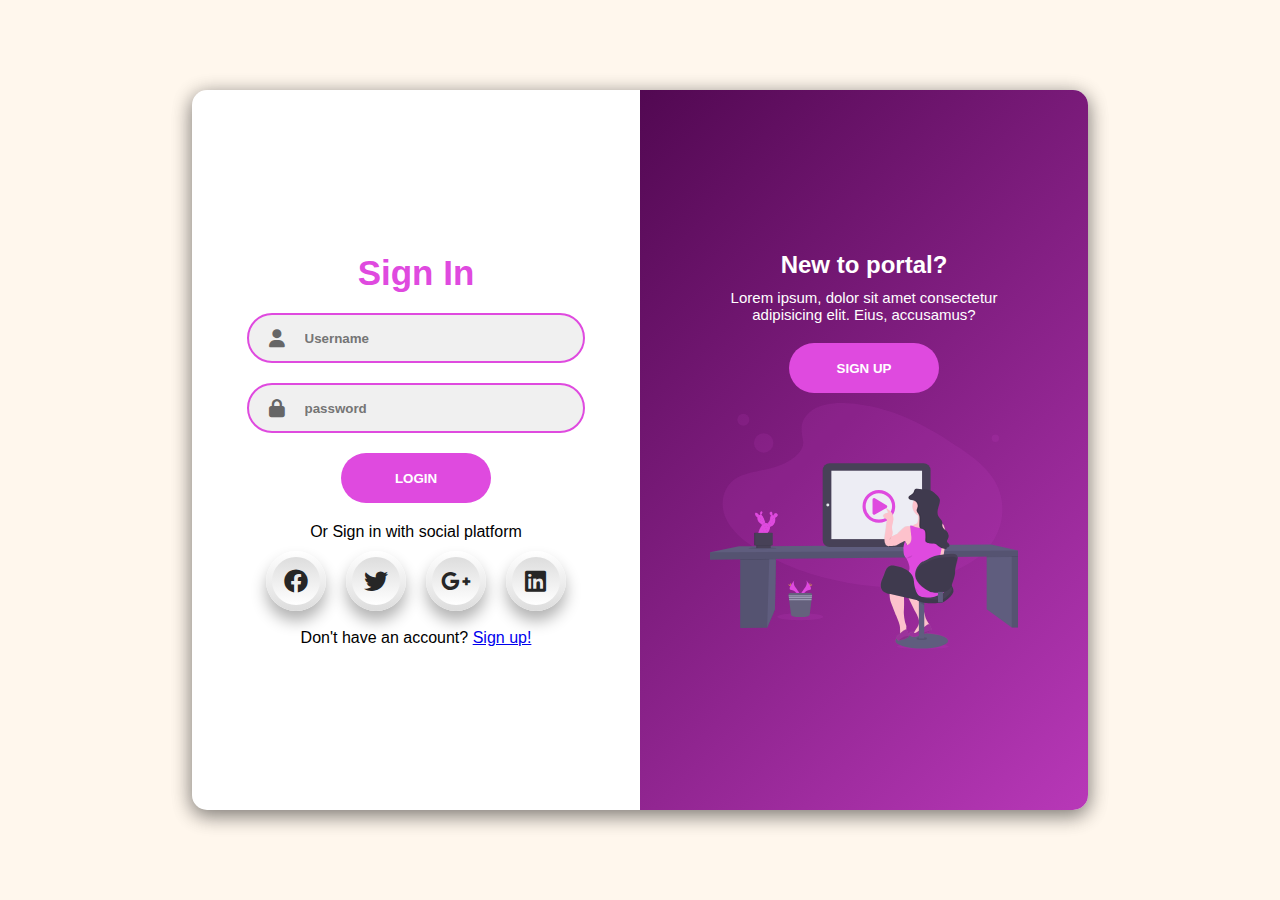
==== PYET (log-in)/Log-in.html @ 1b99e283 "Folderi i Log-in form" ====
<!DOCTYPE html>
<html lang="en">
  <head>
    <meta charset="UTF-8" />
    <meta http-equiv="X-UA-Compatible" content="IE=edge" />
    <meta name="viewport" content="width=device-width, initial-scale=1.0" />
    <link
      rel="stylesheet"
      href="https://cdnjs.cloudflare.com/ajax/libs/font-awesome/6.0.0/css/all.css"
    />
    <link rel="stylesheet" href="Log-in.css" />
    <link href="fontawesome-icons/css/all.css" rel="stylesheet" />
    <!-- <link rel="stylesheet" href="styles.css" /> -->
    <title>Document</title>
  </head>
  <body>
    <div class="container">
      <div class="signin-signup">
        <form action="" class="sing-in-form">
          <h2 class="title">Sign In</h2>
          <div class="input-field">
            <i class="fas fa-user"></i>
            <input type="text" placeholder="Username" />
          </div>
          <div class="input-field">
            <i class="fas fa-lock"></i>
            <input type="password" placeholder="password" />
          </div>
          <input type="submit" value="Login" class="btn" />
          <p class="social-text">Or Sign in with social platform</p>
          <div class="social-media">
            <ul class="social-media">
              <li>
                <a href="#" class="social-icon">
                  <i class="fab fa-facebook" aria-hidden="true"></i>
                </a>
              </li>
              <li>
                <a href="#" class="social-icon">
                  <i class="fab fa-twitter" aria-hidden="true"></i>
                </a>
              </li>
              <li>
                <a href="#" class="social-icon">
                  <i class="fab fa-google-plus-g" aria-hidden="true"></i>
                </a>
              </li>
              <li>
                <a href="#" class="social-icon">
                  <i class="fab fa-linkedin" aria-hidden="true"></i>
                </a>
              </li>
              <!-- <li>
                <a href="#" class="social-icon">
                  <i class="fab fa-instagram" aria-hidden="true"></i>
                </a>
              </li> -->
            </ul>
          </div>
          <br />
          <p class="account-text">
            Don't have an account? <a href="#" id="sign-up-btn2">Sign up!</a>
          </p>
        </form>
        <form action="" class="sing-up-form">
          <h2 class="title">Sign Up</h2>
          <div class="input-field">
            <i class="fas fa-user"></i>
            <input type="text" placeholder="Username" />
          </div>
          <div class="input-field">
            <i class="fas fa-envelope"></i>
            <input type="text" placeholder="Email" />
          </div>
          <div class="input-field">
            <i class="fas fa-lock"></i>
            <input type="password" placeholder="password" />
          </div>
          <input type="submit" value="Sign up" class="btn" />
          <p class="social-text">Or Sign in with social platform</p>
          <div class="social-media">
            <ul class="social-media">
              <li>
                <a href="#" class="social-icon">
                  <i class="fab fa-facebook" aria-hidden="true"></i>
                </a>
              </li>
              <li>
                <a href="#" class="social-icon">
                  <i class="fab fa-twitter" aria-hidden="true"></i>
                </a>
              </li>
              <li>
                <a href="#" class="social-icon">
                  <i class="fab fa-google-plus-g" aria-hidden="true"></i>
                </a>
              </li>
              <li>
                <a href="#" class="social-icon">
                  <i class="fab fa-linkedin" aria-hidden="true"></i>
                </a>
              </li>
              <!-- <li>
                <a href="#" class="social-icon">
                  <i class="fab fa-instagram" aria-hidden="true"></i>
                </a>
              </li> -->
            </ul>
          </div>
          <br />
          <p class="account-text">
            Already have an account? <a href="#" id="sign-in-btn2">Sign in!</a>
          </p>
        </form>
      </div>
      <div class="panels-container">
        <div class="panel left-panel">
          <div class="content">
            <h3>Member of portal?</h3>
            <p>
              Lorem ipsum, dolor sit amet consectetur adipisicing elit. Eius,
              accusamus?
            </p>
            <button class="btn" id="sign-in-btn">Sign In</button>
          </div>
          <img src="./signin.svg" alt="" class="image" />
        </div>
        <div class="panel right-panel">
          <div class="content">
            <h3>New to portal?</h3>
            <p>
              Lorem ipsum, dolor sit amet consectetur adipisicing elit. Eius,
              accusamus?
            </p>
            <button class="btn" id="sign-up-btn">Sign Up</button>
          </div>
          <img src="./signup.svg" alt="" class="image" />
        </div>
      </div>
    </div>
    <script src="./Log-in.js"></script>
  </body>
</html>
---- PYET (log-in)/Log-in.css ----
* {
  margin: 0;
  padding: 0;
  box-sizing: border-box;
  font-family: "Poppins", sans-serif;
}

body {
  display: flex;
  align-items: center;
  justify-content: center;
  min-height: 100vh;
  background: #fff7ed;
}

.container {
  position: relative;
  width: 70vw;
  height: 80vh;
  background: #fff;
  border-radius: 15px;
  box-shadow: 0 4px 20px 0 rgba(0, 0, 0, 0.3), 0 6px 20px 0 rgba(0, 0, 0, 0.3);
  overflow: hidden;
}
.container::before {
  content: "";
  position: absolute;
  top: 0;
  left: -50%;
  width: 100%;
  height: 100%;
  background: linear-gradient(-45deg, #df4adf, #520852);
  z-index: 6;
  transform: translateX(100%);
  transition: 1s ease-in-out;
}

.signin-signup {
  position: absolute;
  top: 0;
  left: 0;
  width: 100%;
  height: 100%;
  display: flex;
  align-items: center;
  justify-content: space-around;
  z-index: 5;
}

form {
  display: flex;
  align-items: center;
  justify-content: center;
  flex-direction: column;
  width: 40%;
  min-width: 238px;
  padding: 0 10px;
}
.form.sing-in-form {
  opacity: 1;
  transition: 0.5s ease-in-out;
  transition-delay: 1s;
}
.form.sing-in-form {
  opacity: 0;
  transition: 0.5s ease-in-out;
  transition-delay: 1s;
}

.title {
  font-size: 35px;
  color: #df4adf;
  margin-bottom: 10px;
}

.input-field {
  width: 100%;
  height: 50px;
  background: #f0f0f0;
  margin: 10px 0;
  border: 2px solid #df4adf;
  border-radius: 50px;
  display: flex;
  align-items: center;
}
.input-field i {
  flex: 1;
  text-align: center;
  color: #666;
  font-size: 18px;
}
.input-field input {
  flex: 5;
  background: none;
  border: none;
  outline: none;
  width: 100%;
  font-weight: 600;
  color: #444;
}

.btn {
  width: 150px;
  height: 50px;
  border: none;
  border-radius: 50px;
  background: #df4adf;
  color: #fff;
  font-weight: 600;
  margin: 10px 0;
  text-transform: uppercase;
}
.btn:hover {
  background: #c03cc0;
}

.social-text {
  margin: 10px 0;
  font-size: 16px;
}

.social-media {
  display: flex;
  justify-content: center;
}

.social-icon {
  height: 60px;
  width: 60px;
  display: flex;
  align-items: center;
  justify-content: center;
  color: #444;
}

/* ul {
  position: absolute;
  display: flex;
  align-items: center;
  justify-content: center;
  top: 50%;
  left: 50%;
  transform: translate(-50%, -50%);
  margin: 0;
  padding: 0;
} */
ul li {
  list-style: none;
}
ul li a {
  position: relative;
  width: 60px;
  height: 60px;
  display: flex;
  text-align: center;
  margin: 0 10px;
  border-radius: 50%;
  padding: 6px;
  box-sizing: border-box;
  text-decoration: none;
  box-shadow: 0 10px 15px rgba(0, 0, 0, 0.3);
  background: linear-gradient(0deg, #ddd, #fff);
  transition: 0.5s;
}
ul li a:hover {
  box-shadow: 0 2px 5px rgba(0, 0, 0, 0.3);
  text-decoration: none;
}
ul li a .fab {
  width: 100%;
  height: 100%;
  display: block;
  background: linear-gradient(0deg, #fff, #ddd);
  border-radius: 50%;
  line-height: calc(60px - 12px);
  font-size: 24px;
  color: #262626;
  transition: 0.5s;
}
ul li:nth-child(1) a:hover .fab {
  color: #3b5998;
}
ul li:nth-child(2) a:hover .fab {
  color: #00aced;
}
ul li:nth-child(3) a:hover .fab {
  color: #dd4b39;
}
ul li:nth-child(4) a:hover .fab {
  color: #007bb6;
}
ul li:nth-child(5) a:hover .fab {
  color: #e4405f;
}

.panels-container {
  position: absolute;
  top: 0;
  left: 0;
  width: 100%;
  height: 100%;
  display: flex;
  align-items: center;
  justify-content: space-around;
}
.panel {
  display: flex;
  flex-direction: column;
  align-items: center;
  width: 100%;
  min-width: 238px;
  justify-content: space-around;
  padding: 0 70px;
  text-align: center;
  z-index: 6;
}

.left-panel {
  pointer-events: none;
}

.content {
  color: #fff;
  transition: 1.1s ease-in-out;
  transition-delay: 0.1s;
}

.panel h3 {
  font-size: 24px;
  font-weight: 600;
}
.panel p {
  font-size: 15px;
  padding: 10px 0;
}

.image {
  width: 100%;
  transition: 1.1s ease-in-out;
  transition-delay: 0.4s;
}

.left-panel .image,
.left-panel .content {
  transform: translateX(-200%);
}
.right-panel .image,
.right-panel .content {
  transform: translateX(0);
}

/* ANIMATION */
.container.sign-up-mode::before {
  transform: translateX(0);
}

.container.sign-up-mode .right-panel .image,
.container.sign-up-mode .right-panel .content {
  transform: translateX(200%);
}

.container.sign-up-mode .left-panel .image,
.container.sign-up-mode .left-panel .content {
  transform: translateX(0);
}

.container.sing-up-mode form.sing-in-form {
  opacity: 0;
}
.container.sing-up-mode form.sing-up-form {
  opacity: 0;
}

.container.sign-up-mode .left-panel {
  pointer-events: all;
}
.container.sign-up-mode .right-panel {
  pointer-events: none;
}

/* RESPONSIVE */
@media (max-width: 779px) {
  .container {
    width: 100vw;
    height: 100vh;
  }
}

@media (max-width: 635px) {
  .container::before {
    display: none;
  }
  form {
    width: 80%;
  }
  form.sing-up-form {
    display: none;
  }
  .container.sign-up-mode2 form.sing-up-form {
    display: flex;
    opacity: 1;
  }
  .container.sign-up-mode2 form.sing-in-form {
    display: none;
  }
  .panels-container {
    display: none;
  }
}

@media (max-width: 320px) {
  form {
    width: 90%;
  }
}
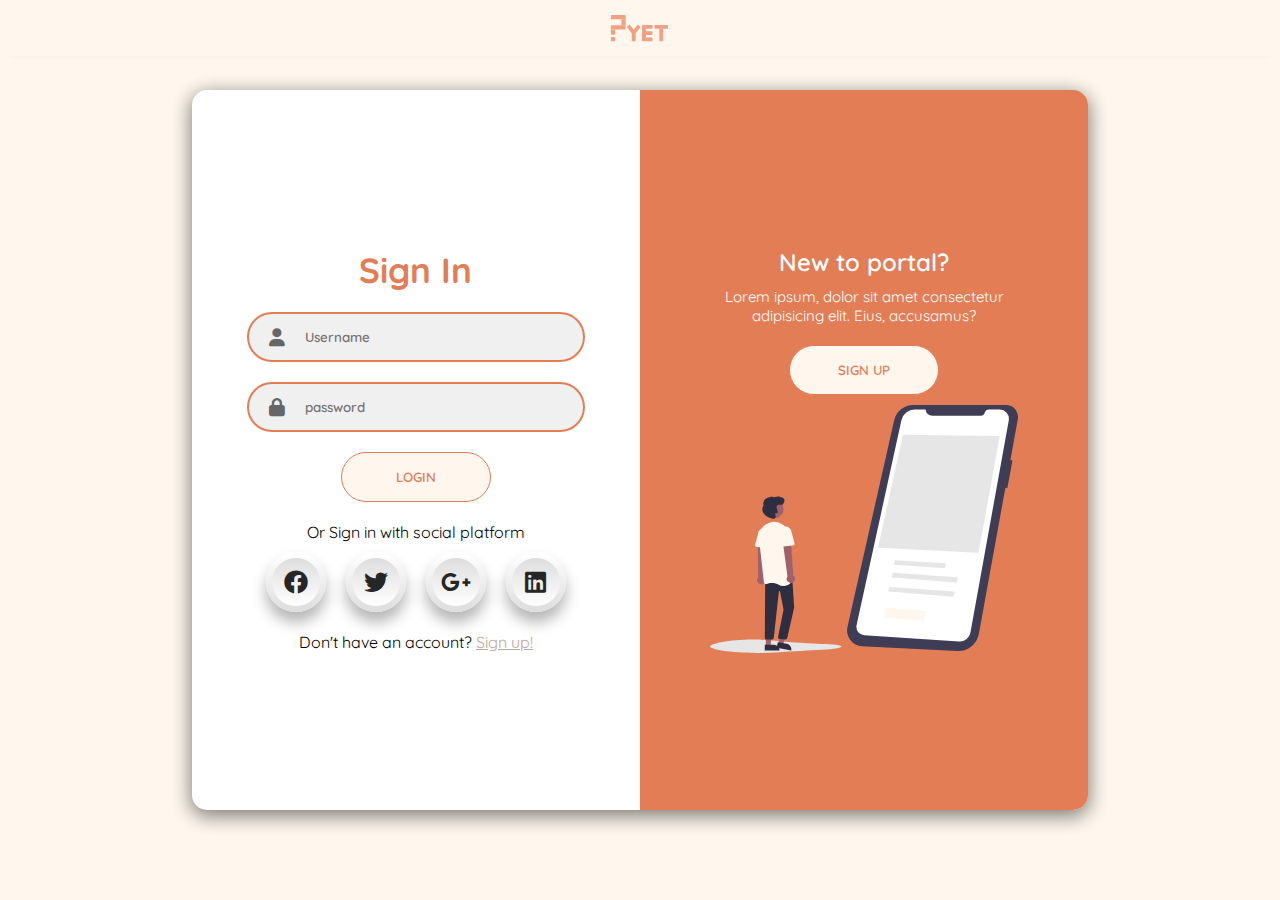
==== commit b8a9ad2b: "Update" ====
--- a/PYET (log-in)/Log-in.html
+++ b/PYET (log-in)/Log-in.html
@@ -14,6 +14,15 @@
     <title>Document</title>
   </head>
   <body>
+    <nav>
+      <div class="logo">
+        <a href="../faqja-pyetjeve-login.html">
+            <div class="logo-div">
+            
+            </div>
+        </a>
+      </div>
+    </nav>
     <div class="container">
       <div class="signin-signup">
         <form action="" class="sing-in-form">
@@ -59,7 +68,7 @@
           </div>
           <br />
           <p class="account-text">
-            Don't have an account? <a href="#" id="sign-up-btn2">Sign up!</a>
+            Don't have an account? <a href="#" id="sign-up-btn2" style="color: #BAA89B;">Sign up!</a>
           </p>
         </form>
         <form action="" class="sing-up-form">
--- a/PYET (log-in)/Log-in.css
+++ b/PYET (log-in)/Log-in.css
@@ -1,8 +1,11 @@
+@import url('https://fonts.googleapis.com/css2?family=Quicksand&family=Roboto:wght@300&display=swap');
+
+
 * {
   margin: 0;
   padding: 0;
   box-sizing: border-box;
-  font-family: "Poppins", sans-serif;
+  font-family: 'Quicksand', sans-serif;
 }
 
 body {
@@ -11,6 +14,29 @@
   justify-content: center;
   min-height: 100vh;
   background: #fff7ed;
+}
+
+nav{
+  position: absolute;
+  top: 0;
+  left: 0;
+  display: flex;
+  justify-content: center;
+  align-items: center;
+  padding: 8px 250px;
+  width: 100%;
+  width: 100%;
+  min-height: 6vh;
+  -webkit-box-shadow: 0px 9px 12px -6px #F1A183; 
+  box-shadow: 0px 5px 12px -12px #F1A183;
+}
+
+nav .logo .logo-div{
+  background-image: url(../img/Logo\ \(1\).svg);
+  background-repeat: no-repeat;
+  background-position: center;
+  min-width: 60px;
+  min-height: 40px;
 }
 
 .container {
@@ -29,7 +55,7 @@
   left: -50%;
   width: 100%;
   height: 100%;
-  background: linear-gradient(-45deg, #df4adf, #520852);
+  background-color:#e37d56;;
   z-index: 6;
   transform: translateX(100%);
   transition: 1s ease-in-out;
@@ -69,7 +95,7 @@
 
 .title {
   font-size: 35px;
-  color: #df4adf;
+  color: #e37d56;
   margin-bottom: 10px;
 }
 
@@ -78,7 +104,7 @@
   height: 50px;
   background: #f0f0f0;
   margin: 10px 0;
-  border: 2px solid #df4adf;
+  border: 2px solid #e37d56;
   border-radius: 50px;
   display: flex;
   align-items: center;
@@ -102,16 +128,18 @@
 .btn {
   width: 150px;
   height: 50px;
-  border: none;
+  border: 1px solid #e37d56;
   border-radius: 50px;
-  background: #df4adf;
-  color: #fff;
+  background: #FFF7ED;
+  color: #e37d56;
   font-weight: 600;
   margin: 10px 0;
   text-transform: uppercase;
 }
 .btn:hover {
-  background: #c03cc0;
+  background: #e37d56;
+  color: white;
+  cursor: pointer;
 }
 
 .social-text {
